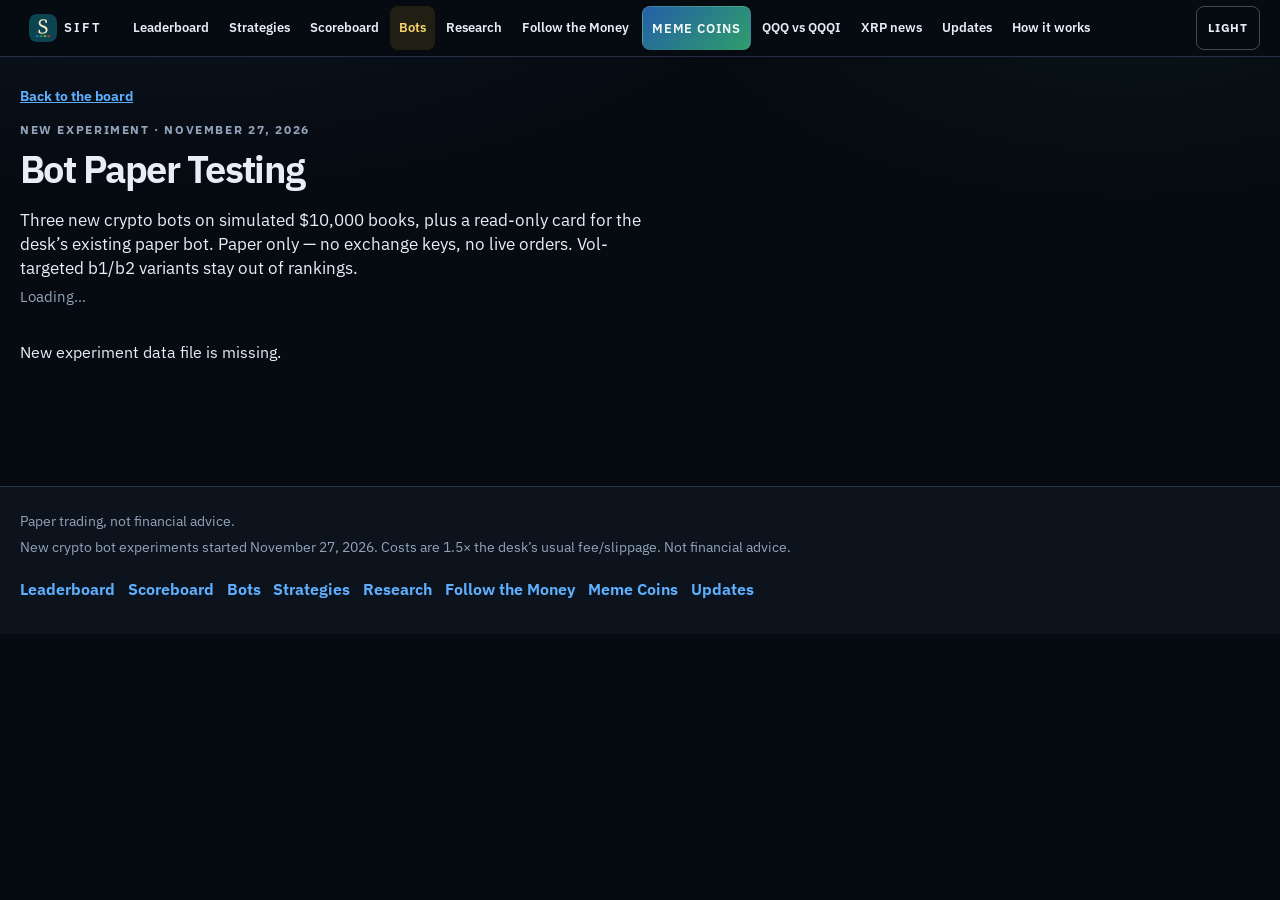
==== bots.html @ 298151a4 "Add six Nov 2026 paper experiments with bots and scoreboard pages Frozen S-NEW-1..3 stock and B-NEW-" ====
<!DOCTYPE html>
<html lang="en" data-theme="dark">
<head>
  <script>(function(){try{var t=localStorage.getItem("sift.theme");if(t==="light"||t==="dark")document.documentElement.setAttribute("data-theme",t);}catch(e){}})();</script>
  <meta charset="utf-8">
  <meta name="viewport" content="width=device-width, initial-scale=1">
  <meta http-equiv="Cache-Control" content="no-store">
  <title>Bot Paper Testing · SIFT</title>
  <meta name="description" content="Paper-only crypto bot experiments started November 27, 2026. Simulated $10,000. Not financial advice.">
  <meta name="theme-color" content="#0a1018">
  <link rel="icon" href="favicon.svg" type="image/svg+xml">
  <link rel="stylesheet" href="styles.css?v=202611280230">
</head>
<body id="top">
  <a class="skip-link" href="#main">Skip to content</a>
  <header class="mast">
    <nav class="site-nav" aria-label="Primary">
      <div class="nav-bar">
        <a class="nav-brand" href="index.html"><img src="favicon.svg" width="28" height="28" alt=""><span>SIFT</span></a>
        <div class="nav-panel" id="site-menu">
          <a href="index.html#leaderboard">Leaderboard</a>
          <a href="index.html#board">Strategies</a>
          <a href="scoreboard.html">Scoreboard</a>
          <a href="bots.html" aria-current="page">Bots</a>
          <a href="research.html">Research</a>
          <a href="follow_money.html">Follow the Money</a>
          <a class="nav-cta" href="memescan.html">Meme Coins</a>
          <a href="qqqi.html">QQQ vs QQQI</a>
          <a href="news.html">XRP news</a>
          <a href="updates.html">Updates</a>
          <a href="index.html#method">How it works</a>
          <a href="videos.html" data-videos-nav hidden>Videos</a>
        </div>
        <button type="button" class="nav-toggle" aria-expanded="false" aria-controls="site-menu"><span class="nav-toggle-bars" aria-hidden="true"></span>Menu</button>
      </div>
    </nav>
  </header>
  <main id="main" class="wrap">
    <p><a class="back" href="index.html">Back to the board</a></p>
    <p class="eyebrow">New experiment · November 27, 2026</p>
    <h1>Bot Paper Testing</h1>
    <p class="lede">Three new crypto bots on simulated $10,000 books, plus a read-only card for the desk’s existing paper bot. Paper only — no exchange keys, no live orders. Vol-targeted b1/b2 variants stay out of rankings.</p>
    <p class="hero-note" id="bots-stamp">Loading…</p>
    <div class="bot-grid" id="bots-mount"><p class="meta">Loading bot paper files…</p></div>
  </main>
  <footer class="site-footer">
    <div class="footer-inner">
      <p class="footer-kicker">Paper trading, not financial advice.</p>
      <p>New crypto bot experiments started November 27, 2026. Costs are 1.5× the desk’s usual fee/slippage. Not financial advice.</p>
      <nav class="footer-nav" aria-label="Footer">
        <a href="index.html#leaderboard">Leaderboard</a>
        <a href="scoreboard.html">Scoreboard</a>
        <a href="bots.html">Bots</a>
        <a href="index.html#board">Strategies</a>
        <a href="research.html">Research</a>
        <a href="follow_money.html">Follow the Money</a>
        <a href="memescan.html">Meme Coins</a>
        <a href="updates.html">Updates</a>
      </nav>
    </div>
  </footer>
  <nav class="tabbar" aria-label="Mobile">
    <a href="index.html"><span>Home</span></a>
    <a href="scoreboard.html"><span>Score</span></a>
    <a href="bots.html" aria-current="page"><span>Bots</span></a>
    <a href="memescan.html"><span>Memes</span></a>
    <a href="index.html#board"><span>More</span></a>
  </nav>
  <a class="to-top" href="#top" aria-label="Back to top">↑</a>
  <script src="site-config.js?v=202611280230"></script>
  <script src="new_experiments_data.js?v=202611280230"></script>
  <script src="bots.js?v=202611280230"></script>
  <script src="site-chrome.js?v=202611280230"></script>
</body>
</html>
---- styles.css ----
/* SIFT design system. Dark terminal by default, light via [data-theme="light"]. */
@import url("https://fonts.googleapis.com/css2?family=IBM+Plex+Mono:wght@400;500;600&family=IBM+Plex+Sans:wght@400;500;600;700&display=swap");

:root, html[data-theme="dark"] {
  color-scheme: dark;
  --bg: #060a11;
  --bg-elev: #0c131d;
  --panel: #111925;
  --panel-2: #172131;
  --line: #2a384c;
  --cream: #e8eef7;
  --muted: #93a4ba;
  --teal: #5eb0ff;
  --blue: #8eb6ff;
  --green: #3dce86;
  --red: #ff6b7a;
  --yellow: #e6b325;
  --black: #060a11;
  --nav: #060a11;
  --nav-ink: #e8eef7;
  --nav-line: #243044;
  --chart-grid: #2a384c;
  --chart-zero: #8ea2bb;
  --shadow: 0 12px 32px rgba(0, 0, 0, 0.32);
  --serif: "Iowan Old Style", Palatino, "Palatino Linotype", Georgia, serif;
  --sans: "IBM Plex Sans", "Segoe UI", sans-serif;
  --mono: "IBM Plex Mono", ui-monospace, "SFMono-Regular", Menlo, Consolas, monospace;
  --page: 1240px;
  --nav-h: 56px;
  --radius: 12px;
  --up: var(--green);
  --down: var(--red);
  --flat: var(--yellow);
  --glow: rgba(94, 176, 255, 0.08);
}

html[data-theme="light"] {
  color-scheme: light;
  --bg: #eef2f6;
  --bg-elev: #ffffff;
  --panel: #ffffff;
  --panel-2: #f6f8fb;
  --line: #d5deea;
  --cream: #122033;
  --muted: #52647a;
  --teal: #1d4e9e;
  --blue: #1d4e9e;
  --green: #067647;
  --red: #c0162c;
  --yellow: #8a5a00;
  --black: #eef2f6;
  --nav: #0c1422;
  --nav-ink: #f4f7fb;
  --nav-line: #1e2a3d;
  --chart-grid: #d5deea;
  --chart-zero: #5c6f88;
  --shadow: 0 8px 24px rgba(16, 32, 51, 0.08);
  --glow: rgba(29, 78, 158, 0.06);
}

* { box-sizing: border-box; }
html, body { margin: 0; padding: 0; }
html { scroll-behavior: smooth; scroll-padding-top: 8.5rem; }
[hidden] { display: none !important; }
body {
  min-height: 100vh;
  color: var(--cream);
  background:
    radial-gradient(1200px 520px at 12% -10%, var(--glow), transparent 55%),
    radial-gradient(900px 420px at 88% 0%, rgba(61, 206, 134, 0.05), transparent 50%),
    var(--bg);
  background-attachment: fixed;
  font: 16px/1.5 var(--sans);
  -webkit-font-smoothing: antialiased;
  text-rendering: optimizeLegibility;
}
a { color: var(--teal); }
button, a.card { font: inherit; color: inherit; }
a:focus-visible, button:focus-visible, summary:focus-visible {
  outline: 2px solid var(--teal);
  outline-offset: 3px;
}
img { max-width: 100%; }

.wrap { width: min(var(--page), calc(100% - 2rem)); margin: 0 auto; padding: 0.6rem 0 3.2rem; }
.page { width: min(820px, calc(100% - 2rem)); margin: 0 auto; padding: 1rem 0 3rem; }

.skip-link {
  position: absolute;
  left: 0.75rem;
  top: -3.5rem;
  z-index: 50;
  padding: 0.55rem 0.8rem;
  background: var(--yellow);
  color: #1a1408;
  font: 700 0.85rem/1 var(--sans);
  text-decoration: none;
  border-radius: 8px;
}
.skip-link:focus { top: 0.5rem; }

/* Tape + nav */
.top-stack {
  position: sticky;
  top: 0;
  z-index: 30;
  background: var(--nav);
  color: var(--nav-ink);
  border-bottom: 1px solid var(--nav-line);
}
.crypto-ticker {
  display: flex;
  align-items: stretch;
  min-height: 36px;
  background: var(--nav);
  color: var(--nav-ink);
  border-bottom: 1px solid var(--nav-line);
}
.ticker-label {
  flex: 0 0 auto;
  display: flex;
  align-items: baseline;
  gap: 0.4rem;
  padding: 0.3rem 0.8rem;
  background: #123056;
  color: #f4f7fb;
  font: 700 0.68rem/1.1 var(--sans);
  letter-spacing: 0.12em;
  text-transform: uppercase;
  white-space: nowrap;
}
.ticker-label span { color: rgba(244, 247, 251, 0.72); letter-spacing: 0.08em; font-weight: 600; }
.ticker-window {
  flex: 1 1 auto;
  overflow: hidden;
  display: flex;
  align-items: center;
  mask-image: linear-gradient(90deg, transparent, #000 0.6rem, #000 calc(100% - 1rem), transparent);
}
.ticker-track { display: flex; width: max-content; }
.ticker-track.is-animated { animation: ticker-marquee 80s linear infinite; }
.crypto-ticker:hover .ticker-track.is-animated { animation-play-state: paused; }
.ticker-group { display: flex; }
.tick {
  display: inline-flex;
  align-items: center;
  gap: 0.4rem;
  min-height: 36px;
  padding: 0 0.85rem;
  border-right: 1px solid var(--nav-line);
  font: 0.8rem/1 var(--sans);
  font-variant-numeric: tabular-nums;
  white-space: nowrap;
  color: var(--nav-ink);
}
.tick b { letter-spacing: 0.04em; }
.tick-px { color: #d5e2f2; }
.tick-chg.tone-up { color: #3dce86; }
.tick-chg.tone-down { color: #ff6b7a; }
.tick-chg.tone-flat { color: #e6b325; }
.spark { display: block; flex: 0 0 auto; }
.spark.tone-up { color: #3dce86; }
.spark.tone-down { color: #ff6b7a; }
.spark.tone-flat { color: #e6b325; }
.ticker-fallback { margin: 0; padding: 0.45rem 0.9rem; font: 0.82rem/1.3 var(--sans); color: #b7c6d8; }
@keyframes ticker-marquee {
  from { transform: translateX(0); }
  to { transform: translateX(-50%); }
}

.rates-slot {
  display: flex;
  align-items: center;
  gap: 0.7rem;
  min-height: 36px;
  padding: 0.25rem 1rem;
  border-bottom: 1px dashed #3d4f68;
  color: #c5d3e4;
  font: 0.8rem/1.3 var(--sans);
}
.rates-slot p { margin: 0; }
.rates-slot b { color: #f4f7fb; letter-spacing: 0.04em; }

.mast {
  position: sticky;
  top: 0;
  z-index: 30;
  background: var(--nav);
  color: var(--nav-ink);
  border-bottom: 1px solid var(--nav-line);
}
.top-stack .mast { position: static; background: transparent; border: 0; z-index: auto; }
.site-nav { background: transparent; border: 0; }
.nav-bar, .footer-inner, .sky-copy {
  width: min(var(--page), calc(100% - 2rem));
  margin: 0 auto;
}
.nav-bar {
  display: flex;
  align-items: center;
  gap: 0.35rem 0.8rem;
  min-height: var(--nav-h);
}
.nav-brand {
  display: inline-flex;
  align-items: center;
  gap: 0.45rem;
  min-height: 44px;
  color: var(--nav-ink);
  text-decoration: none;
  font: 750 0.92rem/1 var(--sans);
  letter-spacing: 0.16em;
}
.nav-brand img { width: 28px; height: 28px; border-radius: 8px; }
.nav-brand[aria-current="page"] { box-shadow: inset 0 -2px 0 var(--yellow); }
.nav-panel {
  display: flex;
  flex: 1 1 auto;
  flex-wrap: wrap;
  gap: 0.1rem 0.15rem;
  align-items: center;
}
.nav-panel a, .site-nav a {
  display: inline-flex;
  align-items: center;
  min-height: 44px;
  padding: 0.2rem 0.55rem;
  color: var(--nav-ink);
  text-decoration: none;
  border-radius: 8px;
  border-bottom: 0;
  font: 600 0.82rem/1.2 var(--sans);
}
.nav-brand { padding: 0 0.15rem; }
.nav-panel a:hover { background: rgba(255, 255, 255, 0.06); }
.nav-panel a[aria-current="page"], .tabbar a[aria-current="page"] {
  color: #f6d56a;
  background: rgba(230, 179, 37, 0.12);
}
.nav-toggle, .theme-toggle {
  display: inline-flex;
  align-items: center;
  justify-content: center;
  gap: 0.4rem;
  min-height: 44px;
  min-width: 44px;
  padding: 0.35rem 0.7rem;
  border: 1px solid rgba(232, 238, 247, 0.28);
  border-radius: 8px;
  background: transparent;
  color: var(--nav-ink);
  font: 700 0.75rem/1 var(--sans);
  letter-spacing: 0.06em;
  text-transform: uppercase;
  cursor: pointer;
}
.nav-toggle { display: none; }
.theme-toggle { margin-left: auto; }
.nav-toggle-bars, .nav-toggle-bars::before, .nav-toggle-bars::after {
  display: block;
  width: 1rem;
  height: 2px;
  background: currentColor;
  position: relative;
}
.nav-toggle-bars::before, .nav-toggle-bars::after { content: ""; position: absolute; left: 0; }
.nav-toggle-bars::before { top: -6px; }
.nav-toggle-bars::after { top: 6px; }

/* Hero */
.hero {
  display: grid;
  grid-template-columns: minmax(0, 1.35fr) minmax(280px, 0.8fr);
  gap: 0.8rem 1.5rem;
  align-items: end;
  padding: 1.15rem 0 0.35rem;
}
.eyebrow, .desk-label, .slot-kicker, .kicker {
  margin: 0 0 0.3rem;
  font: 700 0.72rem/1.2 var(--sans);
  letter-spacing: 0.14em;
  text-transform: uppercase;
  color: var(--muted);
}
.brand-lockup {
  display: flex;
  align-items: center;
  gap: 0.7rem;
  margin: 0;
  font-size: clamp(2rem, 4vw, 2.7rem);
  line-height: 0.95;
}
.brand-mark { width: 48px; height: 48px; }
h1 { margin: 0; font-size: clamp(1.8rem, 3vw, 2.5rem); font-weight: 650; letter-spacing: -0.04em; color: var(--cream); }
.brand-lockup h1 { font-size: 1em; }
.lede { margin: 0.55rem 0 0; max-width: 40rem; font-size: 1.05rem; line-height: 1.45; color: var(--cream); }
.hero-note { margin: 0.35rem 0 0; max-width: 40rem; color: var(--muted); font-size: 0.92rem; }
.one-line { margin: 0.45rem 0 0; max-width: 40rem; font: 600 1.05rem/1.35 var(--sans); }
.updated-stamp {
  display: flex;
  flex-wrap: wrap;
  gap: 0.25rem 0.75rem;
  align-items: baseline;
  margin: 0 0 0.55rem;
  padding: 0.35rem 0.7rem;
  border-left: 3px solid var(--teal);
  background: var(--panel);
  border-radius: 0 8px 8px 0;
  font: 0.82rem/1.4 var(--sans);
  color: var(--muted);
}
.updated-stamp b { color: var(--cream); font-weight: 650; }
.updated-stamp a { color: var(--teal); }
.updated-stamp.stale { border-left-color: var(--red); }
.stamp-stale { color: var(--red); font-weight: 700; }
.hero-facts {
  display: grid;
  grid-template-columns: 1fr 1fr;
  gap: 0.5rem;
  margin: 0;
}
.hero-facts div, .facts div {
  min-width: 0;
  padding: 0.55rem 0.7rem 0.6rem;
  background: var(--panel);
  border: 1px solid var(--line);
  border-radius: 10px;
}
.hero-facts dt, .facts dt {
  font: 700 0.66rem/1.2 var(--sans);
  letter-spacing: 0.08em;
  text-transform: uppercase;
  color: var(--muted);
}
.hero-facts dd, .facts dd {
  margin: 0.15rem 0 0;
  font: 650 1rem/1.25 var(--sans);
  font-variant-numeric: tabular-nums;
  color: var(--cream);
}
.hero-facts a { color: var(--teal); }
.hero-facts small, .facts small, .bt-facts small {
  display: block;
  margin-top: 0.1rem;
  font: 0.72rem/1.3 var(--sans);
  font-weight: 500;
  letter-spacing: 0;
  text-transform: none;
  color: var(--muted);
}
.score-line { grid-column: 1 / -1; margin: 0; font: 600 0.88rem/1.3 var(--sans); color: var(--muted); }

/* Desk: leaderboard + mood + backtests */
.desk { margin: 0.85rem 0 1rem; }
.mood-compact { margin: 0 0 0.7rem; }
.mood-pills { display: grid; grid-template-columns: 1fr 1fr; gap: 0.55rem; }
.mood-pill {
  display: grid;
  grid-template-columns: auto 1fr;
  grid-template-rows: auto auto;
  column-gap: 0.7rem;
  align-items: baseline;
  min-height: 44px;
  padding: 0.55rem 0.75rem;
  background: var(--panel);
  border: 1px solid var(--line);
  border-left: 4px solid var(--muted);
  border-radius: 10px;
  text-decoration: none;
  color: var(--cream);
}
.mood-pill span { grid-row: 1; font: 700 0.66rem/1.2 var(--sans); letter-spacing: 0.1em; text-transform: uppercase; color: var(--muted); }
.mood-pill strong { grid-row: 1; justify-self: end; font: 700 1rem/1.1 var(--sans); }
.mood-pill em { grid-column: 1 / -1; font: 0.8rem/1.3 var(--sans); font-style: normal; color: var(--muted); }
.mood-pill.reg-trend_up { border-left-color: var(--green); }
.mood-pill.reg-range { border-left-color: var(--yellow); }
.mood-pill.reg-risk_off { border-left-color: #e8913a; }
.mood-pill.reg-trend_down { border-left-color: var(--red); }
.mood-pill.reg-shock { border-left-color: #c43be0; }
.early-banner {
  margin: 0 0 0.7rem;
  padding: 0.55rem 0.75rem;
  border-radius: 10px;
  background: rgba(230, 179, 37, 0.12);
  border: 1px solid rgba(230, 179, 37, 0.45);
  color: var(--cream);
  font: 600 0.88rem/1.4 var(--sans);
}
.early-banner:empty { display: none; }
.desk-grid {
  display: grid;
  grid-template-columns: minmax(0, 1fr) 320px;
  gap: 0.8rem;
  align-items: start;
  min-width: 0;
}
.desk-main, .desk-side, .lb-scroll { min-width: 0; }
.desk-main, .desk-side, .panel, .ladder, .regime, .book article, .signal-card, .update-entry {
  background: var(--panel);
  border: 1px solid var(--line);
  border-radius: var(--radius);
}
.desk-main, .desk-side { padding: 0.85rem 0.85rem 0.7rem; box-shadow: var(--shadow); }
.section-head h2, .ladder h2, .regime > h2, .fold-dup {
  margin: 0 0 0.35rem;
  font: 650 1.15rem/1.25 var(--sans);
  letter-spacing: -0.02em;
  color: var(--cream);
}
.section-head p, .scale-note, .regime-intro { margin: 0 0 0.6rem; color: var(--muted); font: 0.9rem/1.45 var(--sans); }
.lb-head { display: flex; justify-content: space-between; gap: 0.8rem; align-items: end; }
.lb-asof { margin: 0; color: var(--muted); font: 600 0.8rem/1.3 var(--sans); }
.lb-help { margin: 0 0 0.55rem; color: var(--muted); font: 0.84rem/1.45 var(--sans); }
.lb-help summary { min-height: 44px; display: flex; align-items: center; cursor: pointer; color: var(--teal); font-weight: 650; }

.rtable { max-width: 100%; overflow-x: auto; margin: 0.2rem 0; }
.lb-scroll { max-height: min(540px, calc(100vh - 270px)); overflow: auto; }
.lb-scroll thead th { position: sticky; top: 0; z-index: 1; }
.rtable table { width: 100%; border-collapse: collapse; font: 0.84rem/1.3 var(--sans); font-variant-numeric: tabular-nums; }
.rtable th, .rtable td {
  padding: 0.35rem 0.45rem;
  border-bottom: 1px solid var(--line);
  text-align: right;
  white-space: nowrap;
  vertical-align: middle;
}
.rtable th:first-child, .rtable td:first-child, .col-name, .rtable .col-name { text-align: left; }
.rtable thead th {
  background: var(--panel-2);
  color: var(--muted);
  font-weight: 700;
  font-size: 0.68rem;
  letter-spacing: 0.07em;
  text-transform: uppercase;
}
.rtable thead button {
  display: inline-flex;
  align-items: center;
  justify-content: flex-end;
  width: 100%;
  min-height: 44px;
  padding: 0;
  border: 0;
  background: transparent;
  color: inherit;
  font: inherit;
  letter-spacing: inherit;
  text-transform: inherit;
  cursor: pointer;
}
.rtable thead th.col-name button, .rtable thead th:first-child button { justify-content: flex-start; }
.rtable tbody tr:hover { background: var(--panel-2); }
.rtable a { color: var(--cream); text-decoration: none; font-weight: 650; }
.rtable a:hover { color: var(--teal); }
.lb-n { color: var(--teal); font-variant-numeric: tabular-nums; margin-right: 0.25rem; }
.lb-sub { display: block; margin-top: 0.12rem; color: var(--muted); font: 0.72rem/1.3 var(--sans); font-weight: 500; white-space: normal; }
.col-name { white-space: normal; min-width: 12rem; }
.rtable td.tone-up, .tone-up .figure, .tone-up .status, .tally .tone-up strong, .book .tone-up strong { color: var(--green); }
.rtable td.tone-down, .tone-down .figure, .tone-down .status, .tally .tone-down strong, .book .tone-down strong { color: var(--red); }
.rtable td.tone-flat, .tone-flat .figure, .tone-flat .status, .tally .tone-flat strong, .book .tone-flat strong { color: var(--yellow); }
.tone-wait .figure, .tone-wait .status, .tally .tone-wait strong { color: var(--muted); }
.facts .tone-up, .ladder .tone-up, .row-pnl.tone-up { color: var(--green); }
.facts .tone-down, .ladder .tone-down, .row-pnl.tone-down { color: var(--red); }
.facts .tone-flat, .ladder .tone-flat, .row-pnl.tone-flat { color: var(--yellow); }
.ret-num { display: block; font-weight: 750; }
.rtable td.col-ret { white-space: normal; min-width: 5.6rem; }
.early-flag {
  display: inline-block;
  margin-top: 0.15rem;
  padding: 0.12rem 0.35rem;
  border-radius: 4px;
  background: rgba(230, 179, 37, 0.16);
  color: var(--yellow);
  font: 700 0.62rem/1.2 var(--sans);
  letter-spacing: 0.04em;
  text-transform: uppercase;
  white-space: normal;
  max-width: 7.2rem;
}
.path-spark { display: block; }
.path-spark.tone-up { color: var(--green); }
.path-spark.tone-down { color: var(--red); }
.path-spark.tone-flat, .path-spark.tone-wait { color: var(--yellow); }
.spark-empty { color: var(--muted); }
tr.is-stale { opacity: 0.62; }
.rank-col, .rank-badge { white-space: nowrap; }
.rank-move { font-size: 0.78em; font-weight: 750; }
.rm-up { color: var(--green); }
.rm-down { color: var(--red); }
.rm-same, .rm-new { color: var(--muted); }

.bt-side-label { margin: 0; }
.bt-banner {
  display: inline-block;
  margin: 0 0 0.35rem;
  padding: 0.2rem 0.45rem;
  border-radius: 4px;
  background: #123056;
  color: #d6e6ff;
  font: 800 0.68rem/1.2 var(--sans);
  letter-spacing: 0.12em;
}
html[data-theme="light"] .bt-banner { background: #123056; color: #d6e6ff; }
.bt-list { display: grid; gap: 0.5rem; margin-top: 0.55rem; }
.bt-mini {
  display: grid;
  gap: 0.15rem;
  padding: 0.6rem 0.65rem;
  border: 1px solid var(--line);
  border-radius: 10px;
  background: var(--bg-elev);
  text-decoration: none;
  color: var(--cream);
}
.bt-mini:hover { border-color: var(--teal); }
.bt-mini strong { font: 650 0.92rem/1.3 var(--sans); }
.bt-mini .figure { font: 750 1.15rem/1 var(--sans); }
.bt-mini .meta { margin: 0; }
.backtest-banner {
  display: inline-block;
  margin: 0 0 0.45rem;
  padding: 0.28rem 0.5rem;
  border-radius: 4px;
  background: #123056;
  color: #d6e6ff;
  font: 800 0.72rem/1.2 var(--sans);
  letter-spacing: 0.08em;
  text-transform: uppercase;
}

/* Cards, board, balances */
.callout-row { display: grid; grid-template-columns: 1fr 1fr; gap: 0.7rem; margin: 0 0 1rem; }
.home-callout, .research-link {
  display: block;
  padding: 0.85rem 1rem;
  background: var(--panel);
  border: 1px solid var(--line);
  border-left: 4px solid var(--yellow);
  border-radius: var(--radius);
  text-decoration: none;
  color: var(--cream);
}
.home-callout strong, .research-link b { display: block; margin: 0.15rem 0; font: 650 1rem/1.3 var(--sans); color: var(--cream); }
.home-callout span, .research-link { color: var(--muted); font: 0.9rem/1.45 var(--sans); }
.research-link { margin: 0 0 0.6rem; }
.research-link b { display: inline; color: var(--cream); }

.soon { margin: 0 0 1rem; }
.soon-grid, .method-grid, .gloss {
  display: grid;
  grid-template-columns: repeat(3, minmax(0, 1fr));
  gap: 0.7rem;
}
.soon-card, .method-grid article {
  min-height: 100%;
  padding: 0.85rem 0.9rem;
  background: var(--panel);
  border: 1px dashed var(--line);
  border-radius: var(--radius);
}
.soon-card strong, .method-grid h3 { display: block; margin: 0.2rem 0; font: 650 1rem/1.3 var(--sans); color: var(--cream); }
.soon-card p, .method-grid p { margin: 0; color: var(--muted); font: 0.88rem/1.45 var(--sans); }
.soon-card .slot-kicker { color: var(--yellow); }

.research-run {
  margin: 1.4rem 0 2rem;
  padding-top: 0.4rem;
  border-top: 1px solid var(--line);
}
.research-run .run-head { margin: 0 0 0.9rem; }
.research-run .run-head h2 {
  margin: 0.15rem 0 0.35rem;
  font: 700 clamp(1.35rem, 2.2vw, 1.85rem)/1.15 var(--sans);
  letter-spacing: -0.03em;
  color: var(--cream);
}
.research-run .run-head .eyebrow { margin: 0; }
.research-run .run-head code, #rruns code {
  font: 0.82rem/1.3 ui-monospace, SFMono-Regular, Menlo, Consolas, monospace;
  color: var(--teal);
}
.tally { display: grid; grid-template-columns: repeat(4, minmax(0, 1fr)); gap: 0.6rem; margin: 0 0 0.8rem; }
.tally article, .book article {
  background: var(--bg-elev);
  border: 1px solid var(--line);
  border-top: 3px solid var(--muted);
  border-radius: 10px;
  padding: 0.75rem 0.8rem;
}
.tally .tone-up, .book .tone-up, .card.tone-up { border-top-color: var(--green); }
.tally .tone-down, .book .tone-down, .card.tone-down { border-top-color: var(--red); }
.tally .tone-flat, .book .tone-flat, .card.tone-flat { border-top-color: var(--yellow); }
.tally .tone-wait, .card.tone-wait { border-top-color: var(--line); }
.tally strong { display: block; font: 700 1.6rem/1 var(--sans); font-variant-numeric: tabular-nums; }
.tally span, .book span { display: block; margin-top: 0.2rem; font: 700 0.68rem/1.3 var(--sans); letter-spacing: 0.08em; text-transform: uppercase; color: var(--muted); }
.book { display: grid; grid-template-columns: 1.4fr 1fr 1fr; gap: 0.7rem; }
.book strong { display: block; margin-top: 0.2rem; font: 700 clamp(1.4rem, 2vw, 1.9rem)/1 var(--sans); letter-spacing: -0.03em; }
.book p { margin: 0.35rem 0 0; color: var(--muted); font: 0.84rem/1.4 var(--sans); }
.ladder, .regime, .panel { padding: 0.9rem 1rem 1rem; margin: 0 0 0.8rem; }
.ladder ol { list-style: none; margin: 0; padding: 0; }
.ladder li { display: grid; grid-template-columns: minmax(10rem, 16rem) 1fr 5rem; gap: 0.6rem; align-items: center; margin: 0.3rem 0; }
.ladder .who { font: 0.86rem/1.3 var(--sans); }
.track { position: relative; height: 0.55rem; background: var(--bg); border-radius: 99px; }
.track::before { content: ""; position: absolute; left: 50%; top: -0.2rem; bottom: -0.2rem; width: 1px; background: var(--chart-zero); }
.track i { position: absolute; top: 0; height: 100%; border-radius: 99px; }
.ladder b { font: 0.86rem/1 var(--sans); text-align: right; }

.grid { display: grid; grid-template-columns: repeat(3, minmax(0, 1fr)); gap: 0.75rem; }
.card, .slot {
  display: flex;
  flex-direction: column;
  min-width: 0;
  min-height: 100%;
  padding: 0.85rem 0.9rem 0.95rem;
  background: var(--panel);
  border: 1px solid var(--line);
  border-top: 3px solid var(--muted);
  border-radius: var(--radius);
  text-decoration: none;
  color: var(--cream);
}
.card:hover { border-color: var(--teal); }
.card-top, .slot-top { display: flex; justify-content: space-between; gap: 0.5rem; align-items: baseline; }
.num { font: 700 0.72rem/1.2 var(--sans); letter-spacing: 0.08em; color: var(--teal); }
.tag { font: 0.72rem/1.2 var(--sans); color: var(--muted); text-align: right; }
.card h2, .slot h2 { margin: 0.3rem 0; font-size: 1.05rem; font-weight: 650; letter-spacing: -0.02em; }
.plain { margin: 0 0 0.55rem; color: var(--muted); font: 0.86rem/1.4 var(--sans); }
.result { display: flex; justify-content: space-between; align-items: baseline; gap: 0.5rem; margin: 0 0 0.45rem; flex-wrap: wrap; }
.figure { font: 750 1.55rem/1 var(--sans); letter-spacing: -0.03em; font-variant-numeric: tabular-nums; }
.status { font: 700 0.68rem/1.2 var(--sans); letter-spacing: 0.08em; text-transform: uppercase; }
.facts { display: grid; grid-template-columns: 1fr 1fr; gap: 0.4rem; margin: 0 0 0.55rem; }
.facts div { background: transparent; border: 0; padding: 0; border-radius: 0; }
.plot, .bt-plot {
  aspect-ratio: 2.3 / 1;
  background: var(--bg);
  border: 1px solid var(--line);
  border-radius: 8px;
  position: relative;
}
.page .plot { aspect-ratio: 640 / 420; }
.bt-plot { aspect-ratio: 720 / 380; margin-top: 0.35rem; }
.plot svg, .bt-plot svg { width: 100%; height: 100%; display: block; }
.plot text, .bt-plot text { font-family: var(--sans); fill: var(--muted); }
.plot .grid-line, .bt-plot .grid-line { stroke: var(--chart-grid); }
.plot .grid-zero, .bt-plot .grid-zero { stroke: var(--chart-zero); }
.empty-plot {
  min-height: 7rem;
  display: grid;
  place-items: center;
  text-align: center;
  padding: 1rem;
  border: 1px dashed var(--line);
  border-radius: 8px;
  color: var(--muted);
  font: 0.9rem/1.4 var(--sans);
}
.meta { margin: 0.4rem 0 0; font: 0.8rem/1.4 var(--sans); color: var(--muted); }
.money { color: var(--cream); font-variant-numeric: tabular-nums; }
.legend { display: flex; flex-wrap: wrap; gap: 0.35rem 0.7rem; margin-top: 0.4rem; font: 0.75rem/1.2 var(--sans); color: var(--muted); }
.swatch { display: inline-block; width: 1.1rem; height: 0; border-top: 3px solid; margin-right: 0.3rem; vertical-align: middle; }
.swatch.dash { border-top-style: dashed; }
.slot { color: var(--muted); border-style: dashed; }
.strategy-row { display: contents; }
.row-toggle { display: none; }

.chip {
  display: inline-block;
  padding: 0.16rem 0.4rem;
  border-radius: 4px;
  font: 700 0.64rem/1.2 var(--sans);
  letter-spacing: 0.06em;
  text-transform: uppercase;
  white-space: nowrap;
}
.chip-proven, .chip-daily { color: #062416; background: var(--green); }
.chip-hybrid, .chip-milestone, .chip-sample { color: #2a2205; background: var(--yellow); }
.chip-aggr { color: #fff; background: #c0392b; }
.chip-new { color: #06263a; background: #9fd8ff; }
.chips { display: inline-flex; flex-wrap: wrap; gap: 0.25rem; }
.chip-row { margin: 0.25rem 0 0.55rem; }
.rank-badge {
  display: inline-block;
  margin-right: 0.35rem;
  padding: 0.08rem 0.35rem;
  border-radius: 4px;
  background: var(--panel-2);
  color: var(--cream);
  font-weight: 750;
}
.rank-badge em { font-style: normal; margin-left: 0.25rem; color: var(--blue); }
.rank-badge.rank-none { color: var(--muted); font-weight: 600; }

/* Regime, mood detail, glossary */
.regime-grid, .mood-grid, .mood-log-grid { display: grid; grid-template-columns: 1fr 1fr; gap: 0.7rem; }
.regime-pill, .mood-card {
  background: var(--bg-elev);
  border: 1px solid var(--line);
  border-left: 4px solid var(--muted);
  border-radius: 10px;
  padding: 0.75rem 0.8rem;
}
.regime-pill.reg-trend_up, .mood-card.reg-trend_up { border-left-color: var(--green); }
.regime-pill.reg-range, .mood-card.reg-range { border-left-color: var(--yellow); }
.regime-pill.reg-risk_off, .mood-card.reg-risk_off { border-left-color: #e8913a; }
.regime-pill.reg-trend_down, .mood-card.reg-trend_down { border-left-color: var(--red); }
.regime-pill.reg-shock, .mood-card.reg-shock { border-left-color: #c43be0; }
.regime-market, .mood-card h3, .mood-card h4, .mood-log h3 {
  margin: 0 0 0.3rem;
  font: 700 0.68rem/1.2 var(--sans);
  letter-spacing: 0.1em;
  text-transform: uppercase;
  color: var(--muted);
}
.regime-pill strong { display: block; margin: 0.1rem 0; font: 700 1.25rem/1.1 var(--sans); }
.regime-pill p, .mood-caption { margin: 0.15rem 0 0; font: 0.9rem/1.4 var(--sans); }
.regime-fit { margin: 0.35rem 0; font: 0.9rem/1.45 var(--sans); }
.regime-fit a { color: var(--cream); }
.regime-legend { margin: 0.5rem 0; font: 0.88rem/1.45 var(--sans); }
.regime-legend summary { min-height: 44px; display: flex; align-items: center; cursor: pointer; color: var(--teal); }
.regime-legend ul, .rules, .bt-caveats, .coverage-gaps, .source-list { margin: 0.35rem 0; padding-left: 1.1rem; }
.regime-legend li, .rules li { margin: 0.28rem 0; }
.reg-word.reg-trend_up { color: var(--green); }
.reg-word.reg-range { color: var(--yellow); }
.reg-word.reg-risk_off { color: #e8913a; }
.reg-word.reg-trend_down { color: var(--red); }
.reg-word.reg-shock { color: #c43be0; }
.rtable tr.is-today th, .rtable tr.is-today td { background: rgba(110, 168, 254, 0.12); }
.mood-card h4 { margin-top: 0.7rem; }
.mood-dial { margin: 0.2rem 0; padding: 0.3rem; background: #0e1520; border-radius: 10px; color: #f3e2c4; }
.mood-dial svg { width: min(100%, 320px); height: auto; display: block; margin: 0 auto; }
.mood-name { margin: 0.25rem 0 0; text-align: center; font: 700 1.35rem/1.1 var(--sans); }
.mood-caption, .mood-meta, .mood-strip-note { text-align: center; }
.mood-meta, .mood-strip-note { color: var(--muted); font: 0.78rem/1.4 var(--sans); }
.mood-strip { display: flex; gap: 3px; height: 1.6rem; margin-top: 0.35rem; }
.mood-seg {
  min-width: 0;
  display: flex;
  align-items: center;
  justify-content: center;
  overflow: hidden;
  color: #140e09;
  font: 700 0.66rem/1 var(--sans);
}
.mood-key { list-style: none; margin: 0.7rem 0 0; padding: 0; display: grid; grid-template-columns: repeat(5, minmax(0, 1fr)); gap: 0.4rem; }
.mood-key li { margin: 0; padding: 0.45rem 0.5rem; background: var(--bg-elev); border: 1px solid var(--line); border-top: 3px solid var(--muted); border-radius: 8px; }
.mood-key li.reg-trend_up { border-top-color: var(--green); }
.mood-key li.reg-range { border-top-color: var(--yellow); }
.mood-key li.reg-risk_off { border-top-color: #e8913a; }
.mood-key li.reg-trend_down { border-top-color: var(--red); }
.mood-key li.reg-shock { border-top-color: #c43be0; }
.mood-key b { display: block; font: 700 0.78rem/1.2 var(--sans); }
.mood-key span { display: block; margin-top: 0.15rem; font: 0.75rem/1.35 var(--sans); color: var(--muted); }
.mood-key em { display: block; margin-top: 0.25rem; font: 700 0.66rem/1.2 var(--sans); letter-spacing: 0.06em; text-transform: uppercase; color: var(--yellow); }
.mood-log { margin-top: 0.8rem; }
.mood-log .mood-strip-note { text-align: left; }
.mood-log-grid > div > span { display: block; margin-bottom: 0.3rem; font: 700 0.72rem/1.2 var(--sans); letter-spacing: 0.08em; text-transform: uppercase; color: var(--muted); }
.mood-days { display: flex; flex-wrap: wrap; gap: 0.35rem; }
.mood-day { display: inline-flex; align-items: center; gap: 0.3rem; min-height: 28px; font: 0.75rem/1 var(--sans); color: var(--muted); }
.mood-day i { width: 0.7rem; height: 0.7rem; border-radius: 2px; display: block; }
.gloss div { border-bottom: 1px solid var(--line); padding: 0.35rem 0 0.5rem; }
.gloss dt { font: 700 0.9rem/1.3 var(--sans); color: var(--cream); }
.gloss dd { margin: 0.12rem 0 0; font: 0.84rem/1.4 var(--sans); color: var(--muted); }

/* Heat map */
.heat-scale { display: flex; align-items: center; gap: 0.45rem; max-width: 28rem; margin: 0 0 0.7rem; font: 0.72rem/1 var(--sans); color: var(--muted); }
.heat-scale i { flex: 1; height: 0.5rem; border-radius: 99px; background: linear-gradient(90deg, var(--red), var(--panel-2) 50%, var(--green)); }
.heat-cash-key { margin-left: 0.3rem; padding: 0.15rem 0.4rem; border: 1px dashed var(--line); letter-spacing: 0.08em; text-transform: uppercase; }
.heat-grid { display: grid; gap: 0.25rem; }
.heat-row { display: grid; grid-template-columns: minmax(12rem, 17rem) minmax(0, 1fr); gap: 0.45rem 0.7rem; align-items: center; padding: 0.3rem 0; border-bottom: 1px solid var(--line); }
.heat-who { display: grid; grid-template-columns: auto minmax(0, 1fr) auto; gap: 0.15rem 0.4rem; align-items: baseline; text-decoration: none; color: var(--cream); }
.heat-name { font: 0.86rem/1.3 var(--sans); }
.heat-who b { font: 700 0.82rem/1 var(--sans); }
.heat-cells { display: flex; flex-wrap: wrap; gap: 0.35rem; }
.heat-cell {
  min-width: 2.8rem;
  min-height: 44px;
  padding: 0.35rem 0.5rem;
  border: 1px solid var(--line);
  border-radius: 6px;
  background: var(--panel-2);
  color: var(--cream);
  font: 700 0.75rem/1.15 var(--sans);
  cursor: pointer;
}
.heat-cell.is-cash { background: transparent; border-style: dashed; letter-spacing: 0.1em; text-transform: uppercase; color: var(--muted); }
.heat-cell.is-idle { background: transparent; border-style: dashed; color: var(--muted); cursor: default; }
.heat-cell.is-on { outline: 2px solid var(--yellow); outline-offset: 1px; }
.heat-readout {
  position: sticky;
  top: 8rem;
  z-index: 4;
  margin: 0 0 0.5rem;
  min-height: 44px;
  padding: 0.55rem 0.7rem;
  background: var(--panel-2);
  border: 1px solid var(--line);
  border-radius: 8px;
  font: 0.86rem/1.4 var(--sans);
}

/* Strategy page, backtest, copy */
.sky { background: transparent; }
.sky-copy { padding: 1.1rem 0 0.4rem; }
.page-sky h1 { font-size: clamp(1.8rem, 3vw, 2.4rem); }
.back { color: var(--teal); font: 650 0.88rem/1 var(--sans); }
.preview { margin: 0 0 0.7rem; color: var(--yellow); font: 700 0.72rem/1.3 var(--sans); letter-spacing: 0.08em; text-transform: uppercase; }
.preview span + span::before { content: " · "; }
.result-block { margin: 0 0 0.4rem; }
.block-kicker { margin: 0 0 0.45rem; color: var(--muted); font: 0.9rem/1.45 var(--sans); }
.fine, .why-box, .bt-caveats, .disclaimer-line { font: 0.88rem/1.5 var(--sans); }
.fine { color: var(--muted); }
.why-box { margin: 0.4rem 0; padding: 0.8rem 0.9rem; background: var(--bg-elev); border: 1px solid var(--line); border-radius: 10px; }
.disclaimer-line { margin: 0.8rem 0 0; padding: 0.7rem 0.8rem; border-left: 3px solid var(--red); background: rgba(255, 107, 122, 0.08); }
.year-tabs { display: flex; flex-wrap: wrap; gap: 0.4rem; margin: 0 0 0.8rem; }
.year-tabs button, .copy-actions button, .text-btn, .follow-btn, .fm-jump a, .xrp-filter {
  display: inline-flex;
  align-items: center;
  justify-content: center;
  min-height: 44px;
  padding: 0.4rem 0.75rem;
  border: 1px solid var(--line);
  border-radius: 8px;
  background: var(--panel-2);
  color: var(--cream);
  font: 650 0.82rem/1 var(--sans);
  text-decoration: none;
  cursor: pointer;
}
.year-tabs button[aria-selected="true"], .follow-btn.is-on, .xrp-filter.is-on {
  background: #123056;
  border-color: #3d6cb5;
  color: #f4f7fb;
}
.year-tabs button:disabled { opacity: 0.4; cursor: not-allowed; }
.page .facts, .page .bt-facts { grid-template-columns: repeat(4, minmax(0, 1fr)); }
.page .bt-facts { grid-template-columns: repeat(5, minmax(0, 1fr)); }
.bt-window { margin: 0 0 0.25rem; font: 650 0.95rem/1.4 var(--sans); }
.bt-flag { margin: 0 0 0.55rem; color: var(--yellow); font: 0.88rem/1.4 var(--sans); }
.bt-readout {
  position: absolute;
  top: 0.4rem;
  right: 0.45rem;
  max-width: min(26rem, 78%);
  margin: 0;
  padding: 0.35rem 0.5rem;
  background: var(--panel);
  border: 1px solid var(--line);
  border-radius: 6px;
  color: var(--cream);
  font: 0.75rem/1.35 var(--sans);
  pointer-events: none;
}
.bt-gap { margin: 0.2rem 0 0.8rem; padding: 0.85rem 0.9rem; background: var(--bg); border: 1px dashed var(--line); border-radius: 8px; }
.copy-actions { display: flex; flex-wrap: wrap; gap: 0.45rem; align-items: center; margin: 0.7rem 0; }
.copy-status { margin: 0; color: var(--yellow); font: 0.85rem/1.3 var(--sans); }
.copy-steps { display: grid; gap: 0.65rem; margin: 0.3rem 0 0.7rem; }
.copy-steps dt { font: 700 0.75rem/1.2 var(--sans); letter-spacing: 0.06em; text-transform: uppercase; color: var(--yellow); }
.copy-steps dd, .copy-steps p { margin: 0.15rem 0 0; }
.hold-list { display: flex; flex-wrap: wrap; gap: 0.35rem; margin: 0.3rem 0; padding: 0; list-style: none; }
.hold-list li { min-height: 32px; padding: 0.25rem 0.45rem; border: 1px solid var(--line); border-radius: 6px; font: 700 0.82rem/1.2 var(--sans); }
.updates-list { display: grid; gap: 0.55rem; }
.update-entry { padding: 0.75rem 0.85rem; }
.update-entry header, .update-entry time { font: 650 0.95rem/1.3 var(--sans); }
.updates-more { margin: 0.6rem 0 0; }
.updates-more a { display: inline-flex; align-items: center; min-height: 44px; }

/* Follow the money */
.preview-flag {
  display: inline-block;
  margin: 0 0 0.4rem;
  padding: 0.22rem 0.45rem;
  background: var(--yellow);
  color: #2a2205;
  font: 800 0.68rem/1.2 var(--sans);
  letter-spacing: 0.08em;
  text-transform: uppercase;
  border-radius: 4px;
}
.fm-jump { display: flex; flex-wrap: wrap; gap: 0.4rem; margin: 0 0 0.8rem; }
.stream-blurb, .stream-lag, .how-note, .signal-facts dd, .coverage-box { font: 0.92rem/1.45 var(--sans); }
.stream-source, .stream-lag { color: var(--muted); }
.entity { margin: 0.85rem 0 0.2rem; }
.entity-head { display: flex; justify-content: space-between; gap: 0.6rem; align-items: center; }
.entity-head h3 { margin: 0; font: 650 1rem/1.3 var(--sans); }
.signal-card { padding: 0.7rem 0.8rem; margin: 0.45rem 0; }
.signal-facts { display: grid; gap: 0.4rem; margin: 0.45rem 0; }
.signal-facts dt { font: 700 0.66rem/1.2 var(--sans); letter-spacing: 0.08em; text-transform: uppercase; color: var(--muted); }
.signal-facts dd { margin: 0.1rem 0 0; }
.signal-desk { display: flex; gap: 0.45rem; align-items: center; margin-bottom: 0.35rem; }
.fm-empty, .fm-error { color: var(--muted); }
.follow-items { list-style: none; margin: 0; padding: 0; }
.follow-items li { display: flex; justify-content: space-between; gap: 0.5rem; align-items: center; min-height: 44px; border-bottom: 1px solid var(--line); }

/* Videos */
.video-grid { display: grid; grid-template-columns: repeat(3, minmax(0, 1fr)); gap: 0.7rem; }
.video-card { background: var(--panel); border: 1px solid var(--line); border-radius: var(--radius); overflow: hidden; }
.video-card iframe, .video-playlist {
  display: block;
  width: 100%;
  aspect-ratio: 9 / 16;
  border: 0;
  background: #000;
}
.video-playlist { aspect-ratio: 16 / 9; border-radius: 10px; }
.video-title { margin: 0; padding: 0.55rem 0.7rem 0; font: 650 0.88rem/1.3 var(--sans); }
.video-card .meta { padding: 0 0.7rem 0.7rem; }

/* Page chrome */
.site-footer { margin-top: 1.4rem; border-top: 1px solid var(--line); background: var(--bg-elev); }
.footer-inner { padding: 1.2rem 0 1.4rem; }
.footer-kicker { margin: 0 0 0.3rem; font: 700 0.95rem/1.3 var(--sans); }
.footer-inner p { margin: 0.3rem 0; color: var(--muted); font: 0.88rem/1.5 var(--sans); }
.footer-nav { display: flex; flex-wrap: wrap; gap: 0.2rem 0.8rem; margin-top: 0.6rem; }
.footer-nav a { display: inline-flex; align-items: center; min-height: 44px; color: var(--teal); text-decoration: none; font-weight: 650; }
.footer-updated { color: var(--muted); }
.tabbar, .to-top { display: none; }
.fold-heading { display: none; }
.fold-body { display: block; min-width: 0; }
.fold-inner { min-width: 0; }
.fold { margin: 0 0 0.8rem; }
.rgrid { display: grid; gap: 0.75rem; }
.rcard h2 { margin: 0.25rem 0; }
.rcard h3 { margin: 0.8rem 0 0.25rem; font: 650 0.95rem/1.3 var(--sans); }
.why { white-space: pre-wrap; }

@media (max-width: 1500px) {
  .col-mkt { display: none; }
}
@media (max-width: 980px) {
  .desk-grid, .hero, .mood-pills, .book { grid-template-columns: 1fr; }
  .soon-grid, .method-grid, .gloss, .video-grid { grid-template-columns: 1fr 1fr; }
  .lb-scroll { max-height: none; }
}
@media (max-width: 800px) {
  .page .bt-facts, .page .facts { grid-template-columns: 1fr 1fr; }
  .mood-key { grid-template-columns: 1fr 1fr; }
}
@media (max-width: 768px) {
  body { padding-bottom: calc(4.6rem + env(safe-area-inset-bottom)); }
  .nav-toggle { display: inline-flex; }
  .nav-panel { display: none; flex: 1 0 100%; flex-direction: column; align-items: stretch; gap: 0; padding: 0 0 0.4rem; }
  .site-nav.is-open .nav-panel { display: flex; }
  .nav-panel a { border-radius: 0; border-bottom: 1px solid rgba(232, 238, 247, 0.1); }
  .theme-toggle { margin-left: auto; }
  .hero { padding: 0.7rem 0 0.2rem; }
  .brand-lockup { font-size: 1.7rem; }
  .brand-mark { width: 36px; height: 36px; }
  .lede { font-size: 1rem; }
  .hero-facts { display: flex; overflow-x: auto; }
  .hero-facts div { min-width: 9.5rem; flex: 0 0 auto; }
  .score-line { display: block; }
  .rates-slot { min-height: 32px; padding-top: 0.15rem; padding-bottom: 0.15rem; }
  .rates-slot p { white-space: nowrap; overflow: hidden; text-overflow: ellipsis; }
  .updated-stamp .stamp-next { display: none; }
  .updated-stamp { margin-bottom: 0.35rem; padding: 0.28rem 0.55rem; }
  .hero { padding: 0.45rem 0 0; gap: 0.45rem; }
  .brand-lockup { font-size: 1.5rem; }
  .lede { margin-top: 0.28rem; }
  .hero-note { margin-top: 0.12rem; }
  .hero-facts div { padding: 0.4rem 0.55rem; }
  .mood-pills { grid-template-columns: 1fr 1fr; }
  .mood-pill em { display: none; }
  .mood-compact { margin-bottom: 0.35rem; }
  .mood-pill {
    display: flex;
    align-items: baseline;
    gap: 0.45rem;
    min-height: 44px;
    padding: 0.35rem 0.6rem;
  }
  .mood-pill em { margin-left: auto; white-space: nowrap; }
  .early-banner { margin-bottom: 0.35rem; padding: 0.4rem 0.6rem; }
  .lb-help { display: none; }
  .lb-head h2 { font-size: 1.05rem; }
  .callout-row { grid-template-columns: 1fr; }
  .home-callout span { display: none; }
  .tally { display: none; }
  .soon-grid, .method-grid, .gloss, .regime-grid, .mood-grid, .mood-log-grid, .video-grid, .book { grid-template-columns: 1fr; }
  .footer-inner > p:not(.footer-kicker):not(.footer-updated), .footer-nav { display: none; }
  .bt-list { display: flex; overflow-x: auto; gap: 0.5rem; padding-bottom: 0.3rem; }
  .bt-mini { min-width: 220px; }
  .col-mkt, .col-dollars, .col-dd, .col-gap, .col-spark, .col-days { display: none; }
  .rtable th.col-name, .rtable td.col-name, .lb-table a { white-space: normal; min-width: 0; }
  .lb-scroll { max-height: none; overflow-x: auto; }
  .lb-sub { display: none; }
  .lb-table table { table-layout: fixed; width: 100%; }
  .col-rank { width: 1.7rem; }
  .col-ret { width: 5.5rem; }
  .desk-main, .desk-side { padding: 0.65rem 0.55rem 0.5rem; }
  .heat-row { grid-template-columns: 1fr; }
  .ladder li { grid-template-columns: 1fr; }
  .page, .wrap { width: min(var(--page), calc(100% - 1.15rem)); overflow-x: clip; }
  .fold { margin: 0 0 0.45rem; }
  .fold-heading { display: block; margin: 0; }
  .fold-toggle {
    display: flex;
    align-items: center;
    gap: 0.45rem;
    width: 100%;
    min-height: 52px;
    padding: 0.45rem 0.7rem;
    border: 1px solid var(--line);
    border-radius: 10px;
    background: var(--panel);
    color: var(--cream);
    text-align: left;
    cursor: pointer;
  }
  .fold-name { font: 650 0.95rem/1.2 var(--sans); }
  .fold-sum { flex: 1 1 auto; min-width: 0; color: var(--muted); font: 0.78rem/1.2 var(--sans); white-space: nowrap; overflow: hidden; text-overflow: ellipsis; }
  .fold-chevron {
    flex: 0 0 auto;
    width: 0.5rem;
    height: 0.5rem;
    margin-left: auto;
    border-right: 2px solid currentColor;
    border-bottom: 2px solid currentColor;
    transform: rotate(45deg);
  }
  .fold.is-open > .fold-heading .fold-chevron, .drawer.is-open > .row-toggle .fold-chevron { transform: rotate(-135deg); }
  .fold.is-open > .fold-heading .fold-toggle { border-radius: 10px 10px 0 0; }
  .fold-body { display: grid; grid-template-rows: 0fr; }
  .fold.is-open > .fold-body { grid-template-rows: 1fr; }
  .fold-inner { overflow: hidden; }
  .fold.is-open > .fold-body > .fold-inner {
    padding: 0.35rem 0.7rem 0.85rem;
    border: 1px solid var(--line);
    border-top: 0;
    border-radius: 0 0 10px 10px;
    background: var(--panel);
  }
  .fold-inner .kicker, .fold-inner .section-head h2, .fold-dup, .strategy-row .card > h2, .rcard h2 { display: none; }
  .grid { display: block; }
  .strategy-row, .drawer {
    display: block;
    margin: 0 0 0.4rem;
    background: var(--panel);
    border: 1px solid var(--line);
    border-radius: 10px;
    min-width: 0;
  }
  .strategy-row:not(.is-open) > .card, .drawer:not(.is-open) > .drawer-body { display: none; }
  .drawer-desk { display: none; }
  .row-toggle {
    display: grid;
    grid-template-columns: auto minmax(0, 1fr) auto auto;
    gap: 0.4rem;
    align-items: center;
    width: 100%;
    min-height: 48px;
    padding: 0.45rem 0.7rem;
    border: 0;
    background: transparent;
    color: inherit;
    text-align: left;
    cursor: pointer;
  }
  .row-name { font: 650 0.92rem/1.25 var(--sans); min-width: 0; overflow: hidden; text-overflow: ellipsis; white-space: nowrap; }
  .row-rank, .row-pnl { font: 750 0.82rem/1 var(--sans); }
  .strategy-row .card { border: 0; border-top: 1px solid var(--line); border-radius: 0; }
  .xrp-item.drawer, .update-entry.drawer { padding: 0; }
  .tabbar {
    position: fixed;
    left: 0; right: 0; bottom: 0;
    z-index: 32;
    display: grid;
    grid-template-columns: repeat(6, minmax(0, 1fr));
    min-height: 52px;
    padding-bottom: env(safe-area-inset-bottom);
    background: var(--nav);
    border-top: 1px solid var(--nav-line);
  }
  .tabbar a {
    display: flex;
    align-items: center;
    justify-content: center;
    min-height: 48px;
    padding: 0.2rem 0.1rem;
    color: var(--nav-ink);
    text-decoration: none;
    text-align: center;
    font: 700 0.68rem/1.15 var(--sans);
  }
  .to-top {
    position: fixed;
    right: 0.7rem;
    bottom: calc(4.5rem + env(safe-area-inset-bottom));
    z-index: 33;
    display: inline-flex;
    align-items: center;
    justify-content: center;
    width: 44px;
    height: 44px;
    border-radius: 999px;
    background: var(--yellow);
    color: #1a1408;
    text-decoration: none;
    font: 700 1.1rem/1 var(--sans);
    opacity: 0;
    pointer-events: none;
  }
  .to-top.is-on { opacity: 1; pointer-events: auto; }
}
@media (min-width: 769px) {
  .fold-chevron { display: none; }
  .tabbar:not([hidden]) { display: none; }
}
@media (prefers-reduced-motion: reduce) {
  .ticker-track, .ticker-track.is-animated { animation: none; }
  .ticker-group[aria-hidden="true"] { display: none; }
  .ticker-window { overflow-x: auto; mask-image: none; }
  .fold-body, .fold-chevron { transition: none; }
  html { scroll-behavior: auto; }
}
/* Follow the Money live feed: copy lines, sector and stale chips */
.chip-sector { color: #06263a; background: #9fd8ff; }
.chip-stale { color: #2a0a05; background: #f0a23a; margin-right: 0.4rem; }
.entity-tools { display: flex; flex-wrap: wrap; gap: 0.4rem; justify-content: flex-end; }
.stream-asof { color: var(--muted); font: 0.85rem/1.4 var(--sans); }
.fm-nfa { color: var(--yellow); font: 600 0.82rem/1.4 var(--sans); margin: 0.3rem 0 0.6rem; }
.copy-line {
  flex: 1 1 12rem;
  min-width: 0;
  overflow-wrap: anywhere;
  padding: 0.55rem 0.65rem;
  border: 1px solid var(--line);
  border-radius: 8px;
  background: var(--bg);
  color: var(--cream);
  font: 0.8rem/1.45 var(--mono);
}
.copy-btn.is-copied { background: #123056; border-color: #3d6cb5; color: #f4f7fb; }
.entity-tools .text-btn, .entity-tools .follow-btn, .copy-actions .text-btn { min-height: 44px; }

/* —— Redesign: top strategy cards, meme CTA, compact hero —— */
.hero.hero-compact {
  grid-template-columns: minmax(0, 1.2fr) minmax(240px, 0.7fr);
  gap: 0.75rem 1.25rem;
  padding: 0.85rem 0 0.15rem;
  align-items: center;
}
.hero.hero-compact .brand-lockup {
  font-size: clamp(1.7rem, 3.4vw, 2.35rem);
}
.hero.hero-compact .lede { margin-top: 0.4rem; max-width: 34rem; font-size: 1rem; }
.hero-cta-row {
  display: flex;
  flex-wrap: wrap;
  gap: 0.55rem;
  margin: 0.75rem 0 0;
}
.btn-cta, .nav-cta {
  display: inline-flex;
  align-items: center;
  justify-content: center;
  min-height: 44px;
  padding: 0.45rem 1rem;
  border-radius: 10px;
  border: 1px solid transparent;
  text-decoration: none;
  font: 700 0.82rem/1 var(--sans);
  letter-spacing: 0.04em;
  cursor: pointer;
}
.btn-cta {
  background: linear-gradient(135deg, #2f7fd6, #3dce86);
  color: #061018;
  box-shadow: 0 8px 20px rgba(47, 127, 214, 0.28);
}
.btn-cta:hover { filter: brightness(1.06); }
.btn-cta-ghost {
  background: transparent;
  border-color: var(--line);
  color: var(--cream);
}
.btn-cta-ghost:hover { border-color: var(--teal); color: var(--teal); }
.nav-cta {
  background: linear-gradient(135deg, #245fa8, #2f9e6a);
  color: #f4fbf8 !important;
  border: 1px solid rgba(255, 255, 255, 0.12);
  padding: 0.35rem 0.85rem;
  margin-left: 0.15rem;
  letter-spacing: 0.06em;
  text-transform: uppercase;
  font-size: 0.72rem;
}
.nav-cta:hover { filter: brightness(1.08); background: linear-gradient(135deg, #2a6fbf, #34b078) !important; }
.nav-panel a.nav-cta[aria-current="page"] {
  color: #061018 !important;
  background: #f0d36a !important;
}

.top-strats {
  margin: 0 0 0.9rem;
}
.top-strats-head {
  display: flex;
  flex-wrap: wrap;
  justify-content: space-between;
  gap: 0.4rem 1rem;
  align-items: end;
  margin-bottom: 0.65rem;
}
.top-strats-head h2 {
  margin: 0;
  font: 700 1.25rem/1.2 var(--sans);
  letter-spacing: -0.03em;
}
.top-strats-head p {
  margin: 0;
  color: var(--muted);
  font: 0.85rem/1.35 var(--sans);
}
.top-strats-grid {
  display: grid;
  grid-template-columns: repeat(5, minmax(0, 1fr));
  gap: 0.65rem;
}
.top-card {
  position: relative;
  display: flex;
  flex-direction: column;
  gap: 0.35rem;
  min-height: 100%;
  padding: 0.85rem 0.85rem 0.75rem;
  background: var(--panel);
  border: 1px solid var(--line);
  border-radius: var(--radius);
  box-shadow: var(--shadow);
  text-decoration: none;
  color: inherit;
  overflow: hidden;
  transition: transform 0.18s ease, border-color 0.18s ease;
}
.top-card::before {
  content: "";
  position: absolute;
  inset: 0 0 auto 0;
  height: 3px;
  background: var(--muted);
}
.top-card.tone-up::before { background: var(--green); }
.top-card.tone-down::before { background: var(--red); }
.top-card.tone-flat::before { background: var(--yellow); }
.top-card:hover {
  transform: translateY(-2px);
  border-color: color-mix(in srgb, var(--teal) 45%, var(--line));
}
.top-card-rank {
  font: 700 0.68rem/1 var(--mono);
  letter-spacing: 0.12em;
  text-transform: uppercase;
  color: var(--muted);
}
.top-card-name {
  margin: 0;
  font: 650 0.98rem/1.25 var(--sans);
  letter-spacing: -0.02em;
  color: var(--cream);
}
.top-card-ret {
  font: 700 1.55rem/1 var(--mono);
  letter-spacing: -0.03em;
}
.top-card-ret.tone-up { color: var(--green); }
.top-card-ret.tone-down { color: var(--red); }
.top-card-ret.tone-flat { color: var(--yellow); }
.top-card-meta {
  display: grid;
  grid-template-columns: 1fr 1fr;
  gap: 0.35rem 0.5rem;
  margin-top: 0.15rem;
}
.top-card-meta span {
  display: flex;
  flex-direction: column;
  gap: 0.12rem;
  font: 0.72rem/1.2 var(--sans);
  color: var(--muted);
}
.top-card-meta b {
  font: 600 0.84rem/1.2 var(--mono);
  color: var(--cream);
  font-variant-numeric: tabular-nums;
}
.top-card .path-spark { width: 100%; height: 32px; margin-top: 0.15rem; }
.top-card .early-flag { margin-top: 0.15rem; }

.meme-home-cta {
  display: grid;
  grid-template-columns: minmax(0, 1fr) auto;
  gap: 0.75rem 1.2rem;
  align-items: center;
  margin: 0.9rem 0 1.1rem;
  padding: 1rem 1.1rem;
  border-radius: var(--radius);
  border: 1px solid color-mix(in srgb, var(--green) 35%, var(--line));
  background:
    linear-gradient(120deg, rgba(61, 206, 134, 0.1), transparent 55%),
    var(--panel);
  text-decoration: none;
  color: inherit;
  box-shadow: var(--shadow);
}
.meme-home-cta:hover { border-color: var(--green); }
.meme-home-cta .kicker { color: var(--green); }
.meme-home-cta strong {
  display: block;
  margin: 0.15rem 0;
  font: 700 1.15rem/1.25 var(--sans);
  color: var(--cream);
}
.meme-home-cta span {
  color: var(--muted);
  font: 0.9rem/1.45 var(--sans);
}
.meme-home-cta .btn-cta { white-space: nowrap; }

.desk-label-row {
  display: flex;
  flex-wrap: wrap;
  gap: 0.5rem 0.85rem;
  align-items: baseline;
  margin: 0 0 0.55rem;
}
.rtable td.col-wr, .rtable th.col-wr { font-variant-numeric: tabular-nums; }
.num-mono { font-family: var(--mono); font-variant-numeric: tabular-nums; }

.stat-strip {
  display: grid;
  grid-template-columns: repeat(4, minmax(0, 1fr));
  gap: 0.55rem;
  margin: 0.7rem 0 1rem;
}
.stat-tile {
  padding: 0.7rem 0.8rem;
  background: var(--panel);
  border: 1px solid var(--line);
  border-radius: var(--radius);
}
.stat-tile .label {
  margin: 0;
  font: 700 0.66rem/1.2 var(--sans);
  letter-spacing: 0.1em;
  text-transform: uppercase;
  color: var(--muted);
}
.stat-tile .value {
  margin: 0.25rem 0 0;
  font: 700 1.25rem/1.15 var(--mono);
  letter-spacing: -0.02em;
  font-variant-numeric: tabular-nums;
}
.stat-tile .value.tone-up { color: var(--green); }
.stat-tile .value.tone-down { color: var(--red); }
.stat-tile .value.tone-flat { color: var(--yellow); }
.stat-tile .hint { margin: 0.2rem 0 0; color: var(--muted); font: 0.78rem/1.3 var(--sans); }

.pos-split {
  display: grid;
  grid-template-columns: 1fr 1fr;
  gap: 0.85rem;
  margin: 0.6rem 0 1rem;
}
.pos-col h3 {
  margin: 0 0 0.45rem;
  font: 700 0.95rem/1.25 var(--sans);
}
.pos-col .count-pill {
  display: inline-block;
  margin-left: 0.35rem;
  padding: 0.08rem 0.45rem;
  border-radius: 999px;
  background: var(--panel-2);
  border: 1px solid var(--line);
  font: 600 0.72rem/1 var(--mono);
  color: var(--muted);
}

@media (max-width: 1100px) {
  .top-strats-grid { grid-template-columns: repeat(3, minmax(0, 1fr)); }
}
@media (max-width: 768px) {
  .hero.hero-compact { grid-template-columns: 1fr; }
  .top-strats-grid { grid-template-columns: 1fr 1fr; }
  .meme-home-cta { grid-template-columns: 1fr; }
  .stat-strip { grid-template-columns: 1fr 1fr; }
  .pos-split { grid-template-columns: 1fr; }
  .nav-cta { margin: 0.15rem 0; width: 100%; justify-content: center; }
}
@media (max-width: 480px) {
  .top-strats-grid { grid-template-columns: 1fr; }
}
@media (prefers-reduced-motion: reduce) {
  .top-card { transition: none; }
  .top-card:hover { transform: none; }
}

/* New experiments: bots + scoreboard */
.bot-grid {
  display: grid;
  grid-template-columns: repeat(auto-fit, minmax(280px, 1fr));
  gap: 0.85rem;
  margin: 1rem 0 2rem;
}
.bot-card, .new-stock-card {
  background: var(--panel);
  border: 1px solid var(--line);
  border-radius: var(--radius);
  padding: 0.9rem 1rem;
  box-shadow: var(--shadow);
}
.bot-card-existing { border-style: dashed; opacity: 0.95; }
.bot-card-top, .new-stock-card .card-top {
  display: flex;
  flex-wrap: wrap;
  gap: 0.4rem;
  align-items: center;
  justify-content: space-between;
  margin-bottom: 0.35rem;
}
.bot-card h2, .new-stock-card h2 {
  margin: 0.2rem 0 0.45rem;
  font: 700 1.05rem/1.25 var(--sans);
}
.bot-ret {
  margin: 0;
  font: 700 1.45rem/1.1 var(--mono);
  letter-spacing: -0.02em;
}
.bot-ret small { font-size: 0.85rem; }
.bot-facts {
  display: grid;
  grid-template-columns: 1fr 1fr;
  gap: 0.35rem 0.6rem;
  margin: 0.55rem 0;
}
.bot-facts dt { color: var(--muted); font-size: 0.72rem; text-transform: uppercase; letter-spacing: 0.08em; }
.bot-facts dd { margin: 0.1rem 0 0; font: 600 0.9rem/1.2 var(--mono); }
.chip-bot { background: rgba(61, 206, 134, 0.18); color: var(--green); border: 1px solid rgba(61, 206, 134, 0.35); padding: 0.12rem 0.45rem; border-radius: 999px; font: 700 0.68rem/1 var(--sans); letter-spacing: 0.06em; text-transform: uppercase; }
.chip-stock { background: rgba(94, 176, 255, 0.16); color: var(--teal); border: 1px solid rgba(94, 176, 255, 0.35); padding: 0.12rem 0.45rem; border-radius: 999px; font: 700 0.68rem/1 var(--sans); letter-spacing: 0.06em; text-transform: uppercase; }
.chip-existing { background: var(--panel-2); color: var(--muted); border: 1px solid var(--line); padding: 0.12rem 0.45rem; border-radius: 999px; font: 700 0.68rem/1 var(--sans); letter-spacing: 0.06em; text-transform: uppercase; }
.exp-label { color: var(--muted); font: 600 0.75rem/1.3 var(--sans); }
.dd-breach {
  display: inline-block;
  margin-left: 0.25rem;
  padding: 0.1rem 0.4rem;
  border-radius: 6px;
  background: rgba(255, 107, 122, 0.16);
  border: 1px solid rgba(255, 107, 122, 0.45);
  color: var(--red);
  font: 700 0.68rem/1.2 var(--sans);
  letter-spacing: 0.04em;
  text-transform: uppercase;
  white-space: nowrap;
}
.score-banner {
  margin: 0.7rem 0 0.9rem;
  padding: 0.75rem 0.9rem;
  border-radius: var(--radius);
  border: 1px solid rgba(230, 179, 37, 0.45);
  background: rgba(230, 179, 37, 0.1);
  font: 600 0.92rem/1.45 var(--sans);
}
.score-filters {
  display: flex;
  flex-wrap: wrap;
  gap: 0.75rem 1.2rem;
  align-items: end;
  margin: 0 0 0.8rem;
}
.score-filters label { font: 600 0.82rem/1.3 var(--sans); color: var(--muted); display: grid; gap: 0.25rem; }
.score-filters select {
  min-height: 44px;
  padding: 0.35rem 0.55rem;
  border-radius: 8px;
  border: 1px solid var(--line);
  background: var(--panel);
  color: var(--cream);
  font: 600 0.9rem/1.2 var(--sans);
}
.score-filters .chk {
  display: inline-flex;
  align-items: center;
  gap: 0.45rem;
  min-height: 44px;
  color: var(--cream);
}
.new-stock-grid {
  display: grid;
  grid-template-columns: repeat(auto-fit, minmax(260px, 1fr));
  gap: 0.75rem;
  margin: 0.8rem 0 1.4rem;
}
.home-score-cta {
  display: grid;
  grid-template-columns: minmax(0, 1fr) auto;
  gap: 0.75rem 1.2rem;
  align-items: center;
  margin: 0.9rem 0 1.1rem;
  padding: 1rem 1.1rem;
  border-radius: var(--radius);
  border: 1px solid color-mix(in srgb, var(--teal) 40%, var(--line));
  background: linear-gradient(120deg, rgba(94, 176, 255, 0.1), transparent 55%), var(--panel);
  text-decoration: none;
  color: inherit;
  box-shadow: var(--shadow);
}
.home-score-cta:hover { border-color: var(--teal); }
.home-score-cta strong { display: block; margin: 0.15rem 0; font: 700 1.15rem/1.25 var(--sans); color: var(--cream); }
.home-score-cta span { color: var(--muted); font: 0.9rem/1.45 var(--sans); }
@media (max-width: 768px) {
  .home-score-cta { grid-template-columns: 1fr; }
  .bot-facts { grid-template-columns: 1fr; }
}
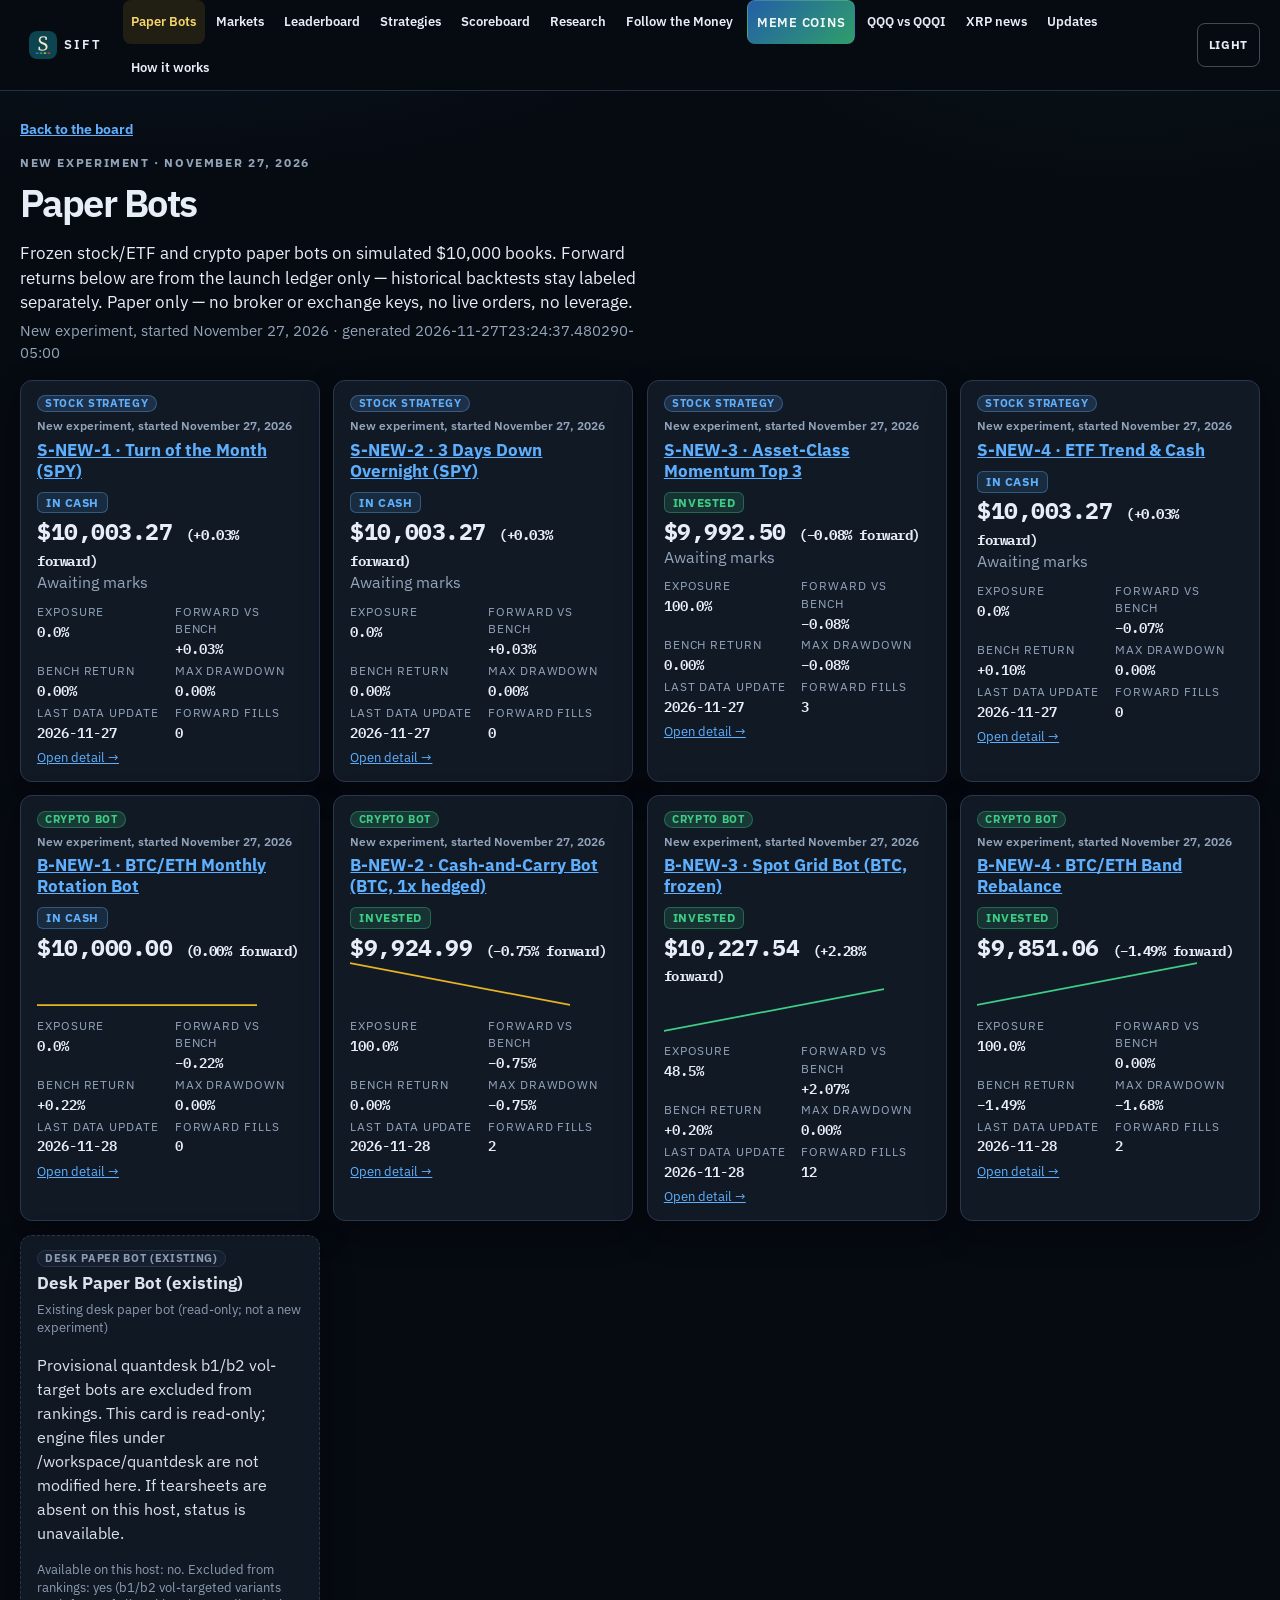
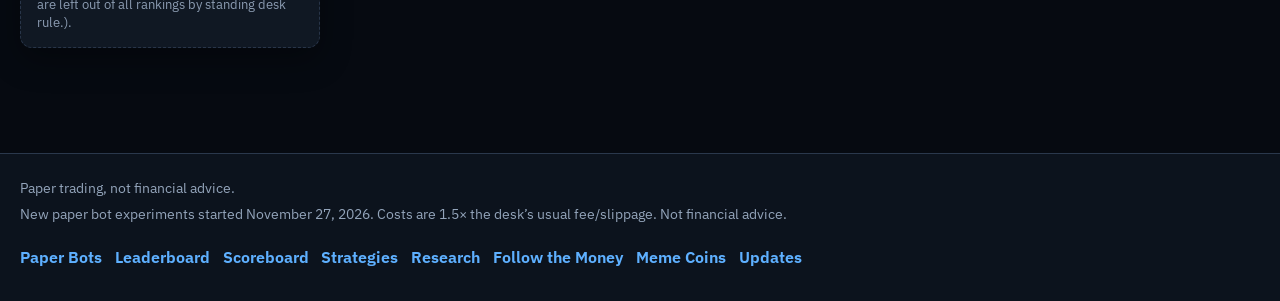
==== commit d15c5070: "Feature Paper Bots on the homepage and add two auditable experiments Promote Paper Bots in nav and a" ====
--- a/bots.html
+++ b/bots.html
@@ -5,11 +5,11 @@
   <meta charset="utf-8">
   <meta name="viewport" content="width=device-width, initial-scale=1">
   <meta http-equiv="Cache-Control" content="no-store">
-  <title>Bot Paper Testing · SIFT</title>
-  <meta name="description" content="Paper-only crypto bot experiments started November 27, 2026. Simulated $10,000. Not financial advice.">
+  <title>Paper Bots · SIFT</title>
+  <meta name="description" content="Paper-only stock and crypto bot experiments. Simulated $10,000. Not financial advice.">
   <meta name="theme-color" content="#0a1018">
   <link rel="icon" href="favicon.svg" type="image/svg+xml">
-  <link rel="stylesheet" href="styles.css?v=202611280230">
+  <link rel="stylesheet" href="styles.css?v=202611280400">
 </head>
 <body id="top">
   <a class="skip-link" href="#main">Skip to content</a>
@@ -18,10 +18,11 @@
       <div class="nav-bar">
         <a class="nav-brand" href="index.html"><img src="favicon.svg" width="28" height="28" alt=""><span>SIFT</span></a>
         <div class="nav-panel" id="site-menu">
+          <a href="bots.html" aria-current="page">Paper Bots</a>
+          <a href="index.html#markets">Markets</a>
           <a href="index.html#leaderboard">Leaderboard</a>
           <a href="index.html#board">Strategies</a>
           <a href="scoreboard.html">Scoreboard</a>
-          <a href="bots.html" aria-current="page">Bots</a>
           <a href="research.html">Research</a>
           <a href="follow_money.html">Follow the Money</a>
           <a class="nav-cta" href="memescan.html">Meme Coins</a>
@@ -36,21 +37,21 @@
     </nav>
   </header>
   <main id="main" class="wrap">
-    <p><a class="back" href="index.html">Back to the board</a></p>
+    <p><a class="back" href="index.html#paper-bots">Back to the board</a></p>
     <p class="eyebrow">New experiment · November 27, 2026</p>
-    <h1>Bot Paper Testing</h1>
-    <p class="lede">Three new crypto bots on simulated $10,000 books, plus a read-only card for the desk’s existing paper bot. Paper only — no exchange keys, no live orders. Vol-targeted b1/b2 variants stay out of rankings.</p>
+    <h1>Paper Bots</h1>
+    <p class="lede">Frozen stock/ETF and crypto paper bots on simulated $10,000 books. Forward returns below are from the launch ledger only — historical backtests stay labeled separately. Paper only — no broker or exchange keys, no live orders, no leverage.</p>
     <p class="hero-note" id="bots-stamp">Loading…</p>
-    <div class="bot-grid" id="bots-mount"><p class="meta">Loading bot paper files…</p></div>
+    <div class="bot-grid" id="bots-mount"><p class="meta">Loading paper bot files…</p></div>
   </main>
   <footer class="site-footer">
     <div class="footer-inner">
       <p class="footer-kicker">Paper trading, not financial advice.</p>
-      <p>New crypto bot experiments started November 27, 2026. Costs are 1.5× the desk’s usual fee/slippage. Not financial advice.</p>
+      <p>New paper bot experiments started November 27, 2026. Costs are 1.5× the desk’s usual fee/slippage. Not financial advice.</p>
       <nav class="footer-nav" aria-label="Footer">
+        <a href="bots.html">Paper Bots</a>
         <a href="index.html#leaderboard">Leaderboard</a>
         <a href="scoreboard.html">Scoreboard</a>
-        <a href="bots.html">Bots</a>
         <a href="index.html#board">Strategies</a>
         <a href="research.html">Research</a>
         <a href="follow_money.html">Follow the Money</a>
@@ -61,15 +62,15 @@
   </footer>
   <nav class="tabbar" aria-label="Mobile">
     <a href="index.html"><span>Home</span></a>
+    <a href="bots.html" aria-current="page"><span>Paper Bots</span></a>
     <a href="scoreboard.html"><span>Score</span></a>
-    <a href="bots.html" aria-current="page"><span>Bots</span></a>
     <a href="memescan.html"><span>Memes</span></a>
     <a href="index.html#board"><span>More</span></a>
   </nav>
   <a class="to-top" href="#top" aria-label="Back to top">↑</a>
-  <script src="site-config.js?v=202611280230"></script>
-  <script src="new_experiments_data.js?v=202611280230"></script>
-  <script src="bots.js?v=202611280230"></script>
-  <script src="site-chrome.js?v=202611280230"></script>
+  <script src="site-config.js?v=202611280400"></script>
+  <script src="new_experiments_data.js?v=202611280400"></script>
+  <script src="bots.js?v=202611280400"></script>
+  <script src="site-chrome.js?v=202611280400"></script>
 </body>
 </html>
--- a/styles.css
+++ b/styles.css
@@ -1396,6 +1396,70 @@
   .top-card:hover { transform: none; }
 }
 
+/* Homepage Paper Bots feature */
+.paper-bots-home {
+  margin: 1.1rem 0 1.35rem;
+  padding: 1rem 0 0.25rem;
+  border-top: 1px solid var(--line);
+}
+.paper-bots-home .section-head { margin-bottom: 0.75rem; }
+.paper-bots-grid {
+  display: grid;
+  grid-template-columns: repeat(auto-fit, minmax(260px, 1fr));
+  gap: 0.75rem;
+}
+.paper-bot-home-card {
+  background: var(--panel);
+  border: 1px solid var(--line);
+  border-radius: var(--radius);
+  padding: 0.85rem 0.95rem;
+  box-shadow: var(--shadow);
+}
+.paper-bot-home-card h3 {
+  margin: 0.25rem 0 0.4rem;
+  font: 700 1rem/1.3 var(--sans);
+}
+.paper-bot-home-card h3 a { color: inherit; text-decoration: none; }
+.paper-bot-home-card h3 a:hover { color: var(--teal); }
+.paper-bots-more { margin: 0.85rem 0 0; }
+
+.bot-status {
+  display: inline-block;
+  margin: 0.15rem 0 0.35rem;
+  padding: 0.18rem 0.5rem;
+  border-radius: 6px;
+  font: 700 0.72rem/1.2 var(--sans);
+  letter-spacing: 0.05em;
+  text-transform: uppercase;
+}
+.status-live { background: rgba(61, 206, 134, 0.14); color: var(--green); border: 1px solid rgba(61, 206, 134, 0.35); }
+.status-cash { background: rgba(94, 176, 255, 0.12); color: var(--teal); border: 1px solid rgba(94, 176, 255, 0.35); }
+.status-nosignal { background: rgba(230, 179, 37, 0.12); color: var(--yellow); border: 1px solid rgba(230, 179, 37, 0.4); }
+.status-await { background: var(--panel-2); color: var(--muted); border: 1px solid var(--line); }
+.status-stale { background: rgba(255, 107, 122, 0.14); color: var(--red); border: 1px solid rgba(255, 107, 122, 0.4); }
+.data-fail, .await-hist {
+  margin: 0.6rem 0;
+  padding: 0.65rem 0.8rem;
+  border-radius: var(--radius);
+  border: 1px solid rgba(255, 107, 122, 0.4);
+  background: rgba(255, 107, 122, 0.08);
+  font: 600 0.9rem/1.45 var(--sans);
+}
+.await-hist { border-color: rgba(230, 179, 37, 0.45); background: rgba(230, 179, 37, 0.1); }
+.decision-json {
+  margin: 0.4rem 0 0.8rem;
+  padding: 0.7rem 0.8rem;
+  overflow: auto;
+  max-height: 220px;
+  border-radius: 8px;
+  border: 1px solid var(--line);
+  background: var(--panel-2);
+  font: 0.78rem/1.4 var(--mono);
+  color: var(--cream);
+}
+.bot-detail h1 { margin: 0.35rem 0 0.4rem; font: 750 1.55rem/1.2 var(--sans); }
+.bot-detail h2 { margin: 1.1rem 0 0.4rem; font: 700 1.05rem/1.3 var(--sans); }
+
 /* New experiments: bots + scoreboard */
 .bot-grid {
   display: grid;
